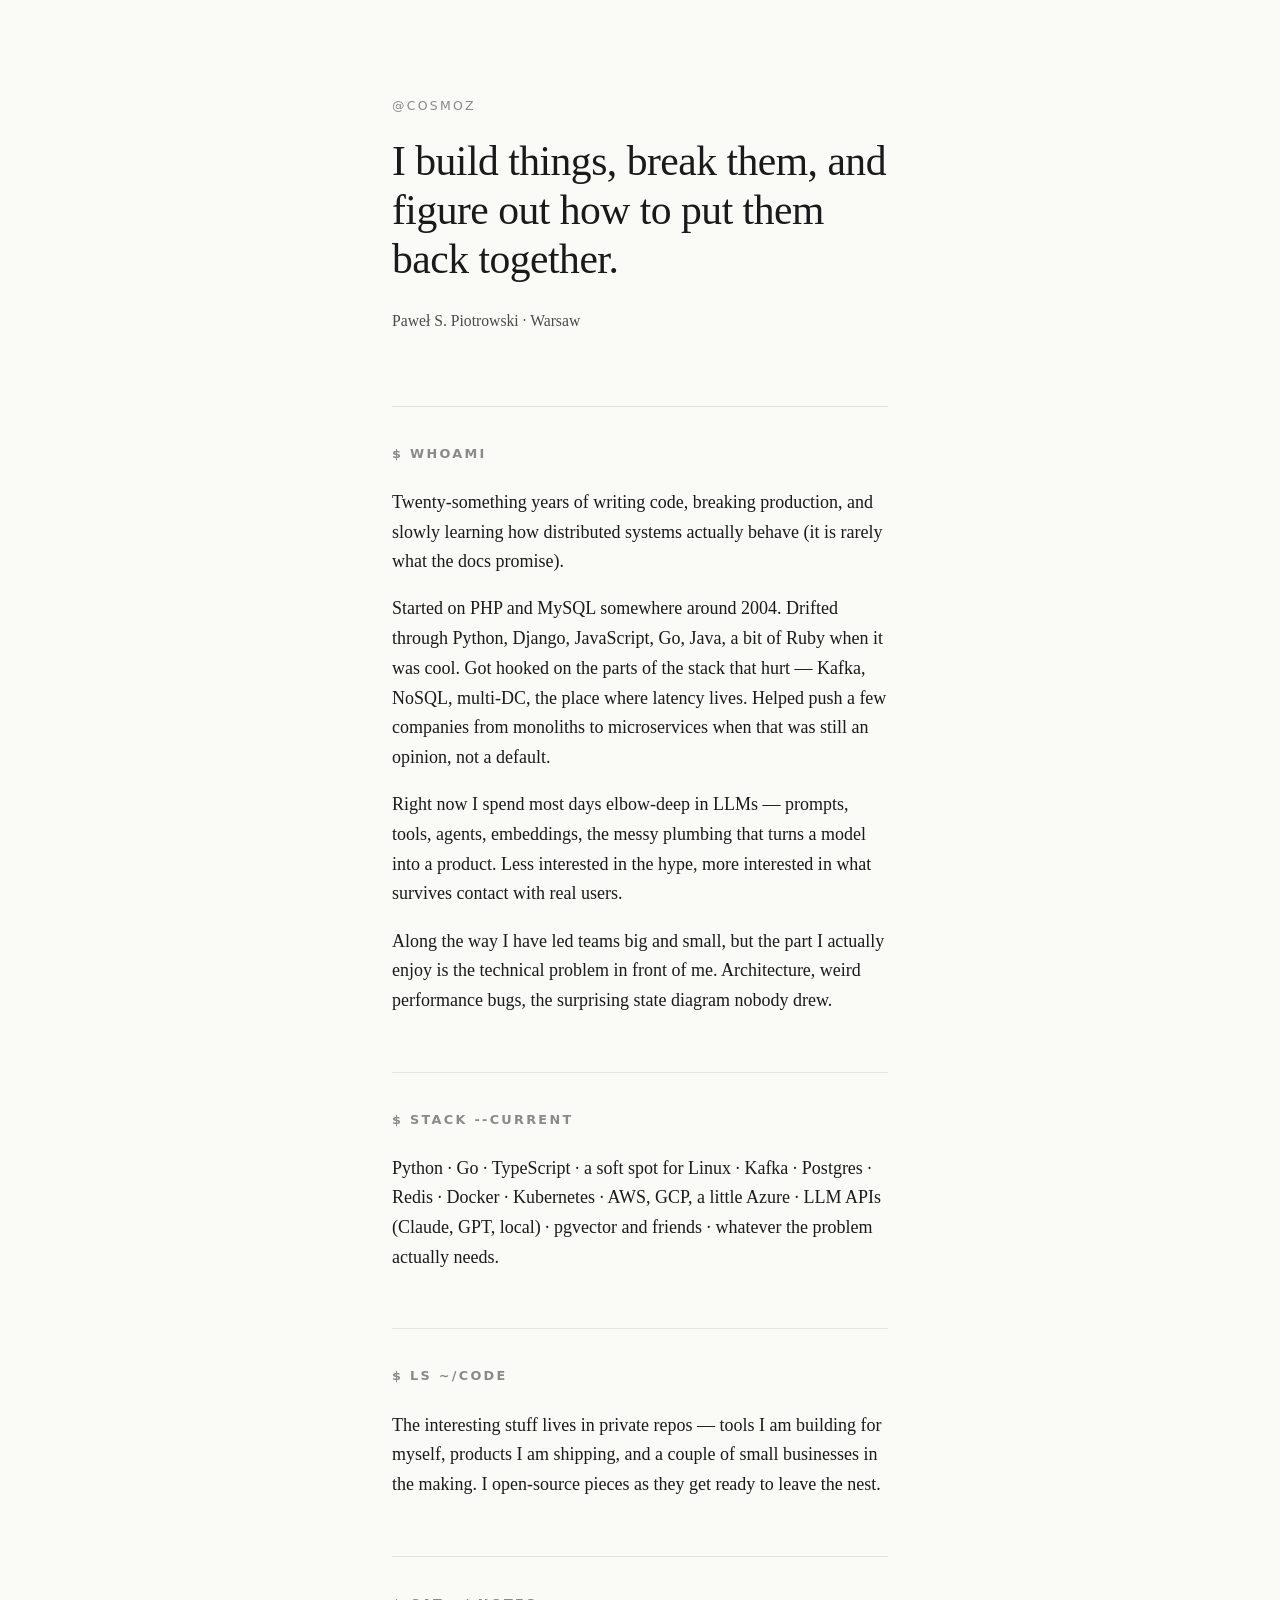
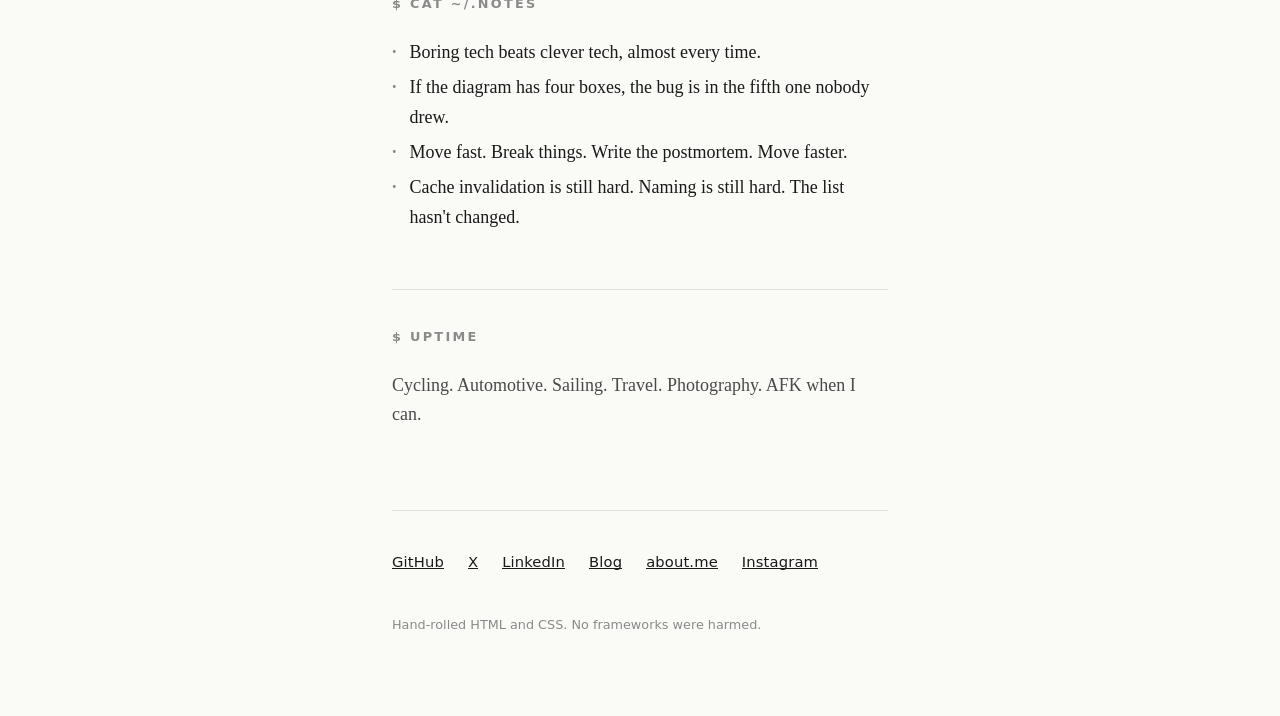
==== index.html @ f81dd3c8 "Initial site: minimalist hacker-vibe personal page Static HTML/CSS, no frameworks. Single-page profi" ====
<!doctype html>
<html lang="en">
<head>
<meta charset="utf-8">
<meta name="viewport" content="width=device-width, initial-scale=1">
<title>cosmoz — Paweł S. Piotrowski</title>
<meta name="description" content="Builder. Architect. Twenty-something years writing code. Currently obsessed with LLMs and the systems we wrap around them.">
<meta property="og:title" content="cosmoz">
<meta property="og:description" content="Builder, architect, perpetual tinkerer. Based in Warsaw.">
<meta property="og:type" content="profile">
<meta property="og:url" content="https://cosmoz.github.io">
<link rel="icon" href="data:image/svg+xml,%3Csvg xmlns='http://www.w3.org/2000/svg' viewBox='0 0 100 100'%3E%3Ctext y='.9em' font-size='90' font-family='Georgia,serif'%3EP%3C/text%3E%3C/svg%3E">
<link rel="stylesheet" href="styles.css">
</head>
<body>

<main>

<header class="intro">
  <p class="eyebrow">@cosmoz</p>
  <h1>I build things, break them, and figure out how to put them back together.</h1>
  <p class="meta">Paweł S. Piotrowski · Warsaw</p>
</header>

<section>
  <h2>$ whoami</h2>
  <p>
    Twenty-something years of writing code, breaking production, and slowly learning
    how distributed systems actually behave (it is rarely what the docs promise).
  </p>
  <p>
    Started on PHP and MySQL somewhere around 2004. Drifted through Python, Django,
    JavaScript, Go, Java, a bit of Ruby when it was cool. Got hooked on the parts
    of the stack that hurt — Kafka, NoSQL, multi-DC, the place where latency lives.
    Helped push a few companies from monoliths to microservices when that was still
    an opinion, not a default.
  </p>
  <p>
    Right now I spend most days elbow-deep in LLMs — prompts, tools, agents,
    embeddings, the messy plumbing that turns a model into a product. Less interested
    in the hype, more interested in what survives contact with real users.
  </p>
  <p>
    Along the way I have led teams big and small, but the part I actually enjoy is
    the technical problem in front of me. Architecture, weird performance bugs,
    the surprising state diagram nobody drew.
  </p>
</section>

<section>
  <h2>$ stack --current</h2>
  <p>
    Python · Go · TypeScript · a soft spot for Linux · Kafka · Postgres ·
    Redis · Docker · Kubernetes · AWS, GCP, a little Azure · LLM APIs (Claude, GPT, local) ·
    pgvector and friends · whatever the problem actually needs.
  </p>
</section>

<section>
  <h2>$ ls ~/code</h2>
  <p>
    The interesting stuff lives in private repos — tools I am building for myself,
    products I am shipping, and a couple of small businesses in the making. I open-source
    pieces as they get ready to leave the nest.
  </p>
</section>

<section>
  <h2>$ cat ~/.notes</h2>
  <ul>
    <li>Boring tech beats clever tech, almost every time.</li>
    <li>If the diagram has four boxes, the bug is in the fifth one nobody drew.</li>
    <li>Move fast. Break things. Write the postmortem. Move faster.</li>
    <li>Cache invalidation is still hard. Naming is still hard. The list hasn't changed.</li>
  </ul>
</section>

<section>
  <h2>$ uptime</h2>
  <p class="muted">Cycling. Automotive. Sailing. Travel. Photography. AFK when I can.</p>
</section>

<footer>
  <h2 class="sr-only">Elsewhere</h2>
  <ul class="links">
    <li><a href="https://github.com/cosmoz">GitHub</a></li>
    <li><a href="https://x.com/cosmoz">X</a></li>
    <li><a href="https://www.linkedin.com/in/pawelspiotrowski">LinkedIn</a></li>
    <li><a href="https://t.perspektiv.it">Blog</a></li>
    <li><a href="https://about.me/pawel.s.piotrowski">about.me</a></li>
    <li><a href="https://www.instagram.com/pawel_s_piotrowski/">Instagram</a></li>
  </ul>
  <p class="colophon">Hand-rolled HTML and CSS. No frameworks were harmed.</p>
</footer>

</main>

</body>
</html>
---- styles.css ----
:root {
  --ink:        #1a1a1a;
  --ink-soft:   #4a4a4a;
  --ink-faint:  #8a8a8a;
  --paper:      #fafaf7;
  --rule:       #e6e3dc;
  --accent:     #7a3b2e;
  --measure:    34rem;
}

@media (prefers-color-scheme: dark) {
  :root {
    --ink:       #ececea;
    --ink-soft:  #bcb9b3;
    --ink-faint: #7e7c77;
    --paper:    #131312;
    --rule:     #2a2a28;
    --accent:   #d99b8a;
  }
}

* { box-sizing: border-box; }

html { -webkit-text-size-adjust: 100%; }

body {
  margin: 0;
  background: var(--paper);
  color: var(--ink);
  font-family: "Iowan Old Style", "Charter", "Cambria", Georgia, "Times New Roman", serif;
  font-size: 18px;
  line-height: 1.65;
  font-feature-settings: "kern", "liga", "onum";
  text-rendering: optimizeLegibility;
  -webkit-font-smoothing: antialiased;
  -moz-osx-font-smoothing: grayscale;
}

main {
  max-width: var(--measure);
  margin: 0 auto;
  padding: 6rem 1.5rem 5rem;
}

a {
  color: var(--ink);
  text-decoration: none;
  background-image: linear-gradient(currentColor, currentColor);
  background-position: 0 92%;
  background-repeat: no-repeat;
  background-size: 100% 1px;
  transition: color .15s ease, background-size .15s ease;
}
a:hover { color: var(--accent); }

p { margin: 0 0 1.1rem; }
strong { font-weight: 600; }

/* ── Intro ─────────────────────────────────────────────── */
.intro {
  margin-bottom: 4.5rem;
}
.eyebrow {
  font-family: -apple-system, BlinkMacSystemFont, "Segoe UI", system-ui, sans-serif;
  font-size: .78rem;
  letter-spacing: .18em;
  text-transform: uppercase;
  color: var(--ink-faint);
  margin: 0 0 1.25rem;
}
.intro h1 {
  font-size: clamp(1.85rem, 1.2rem + 2.4vw, 2.6rem);
  line-height: 1.18;
  font-weight: 500;
  letter-spacing: -.012em;
  margin: 0 0 1.5rem;
  max-width: 28ch;
}
.meta {
  color: var(--ink-soft);
  font-size: .98rem;
  margin: 0;
}

/* ── Section rhythm ────────────────────────────────────── */
section {
  margin: 3.5rem 0;
  padding-top: 2.25rem;
  border-top: 1px solid var(--rule);
}
h2 {
  font-family: -apple-system, BlinkMacSystemFont, "Segoe UI", system-ui, sans-serif;
  font-size: .8rem;
  font-weight: 600;
  letter-spacing: .18em;
  text-transform: uppercase;
  color: var(--ink-faint);
  margin: 0 0 1.5rem;
}

/* ── Lists ─────────────────────────────────────────────── */
ul { margin: 0 0 1.25rem; padding: 0; list-style: none; }
ul li {
  position: relative;
  padding-left: 1.1rem;
  margin-bottom: .35rem;
}
ul li::before {
  content: "·";
  position: absolute;
  left: 0;
  color: var(--ink-faint);
  font-weight: 700;
}

.cols {
  columns: 2;
  column-gap: 2rem;
}
.cols li { break-inside: avoid; }

/* ── Roles ─────────────────────────────────────────────── */
.role {
  margin-bottom: 2.5rem;
}
.role:last-of-type { margin-bottom: 0; }
.role h3 {
  font-size: 1.15rem;
  font-weight: 600;
  margin: 0 0 .25rem;
  letter-spacing: -.005em;
}
.role-meta {
  font-family: -apple-system, BlinkMacSystemFont, "Segoe UI", system-ui, sans-serif;
  font-size: .88rem;
  color: var(--ink-soft);
  margin: 0;
}
.role-context {
  font-size: .92rem;
  color: var(--ink-faint);
  margin: .15rem 0 .9rem;
  font-style: italic;
}
.role ul { margin-top: .6rem; }

/* ── Projects ──────────────────────────────────────────── */
.projects li {
  padding-left: 0;
  margin-bottom: 1.25rem;
}
.projects li::before { content: ""; }
.projects strong { font-size: 1rem; }
.projects .lang {
  font-family: -apple-system, BlinkMacSystemFont, "Segoe UI", system-ui, sans-serif;
  font-size: .75rem;
  letter-spacing: .04em;
  color: var(--ink-faint);
  margin-left: .6rem;
}
.projects p {
  margin: .2rem 0 0;
  color: var(--ink-soft);
  font-size: .96rem;
}

.muted { color: var(--ink-soft); }

/* ── Footer / Elsewhere ────────────────────────────────── */
footer {
  margin-top: 5rem;
  padding-top: 2.25rem;
  border-top: 1px solid var(--rule);
}
.links {
  display: flex;
  flex-wrap: wrap;
  gap: 1.25rem 1.5rem;
  margin: 0 0 2rem;
}
.links li { padding-left: 0; }
.links li::before { content: ""; }
.links a {
  font-family: -apple-system, BlinkMacSystemFont, "Segoe UI", system-ui, sans-serif;
  font-size: .92rem;
  letter-spacing: .01em;
}
.colophon {
  font-family: -apple-system, BlinkMacSystemFont, "Segoe UI", system-ui, sans-serif;
  font-size: .8rem;
  color: var(--ink-faint);
  margin: 0;
}

.sr-only {
  position: absolute;
  width: 1px; height: 1px;
  padding: 0; margin: -1px;
  overflow: hidden;
  clip: rect(0,0,0,0);
  white-space: nowrap;
  border: 0;
}

/* ── Smaller screens ───────────────────────────────────── */
@media (max-width: 640px) {
  main { padding: 3.5rem 1.25rem 3rem; }
  .intro { margin-bottom: 3rem; }
  section { margin: 2.75rem 0; padding-top: 1.75rem; }
  .cols { columns: 1; }
}
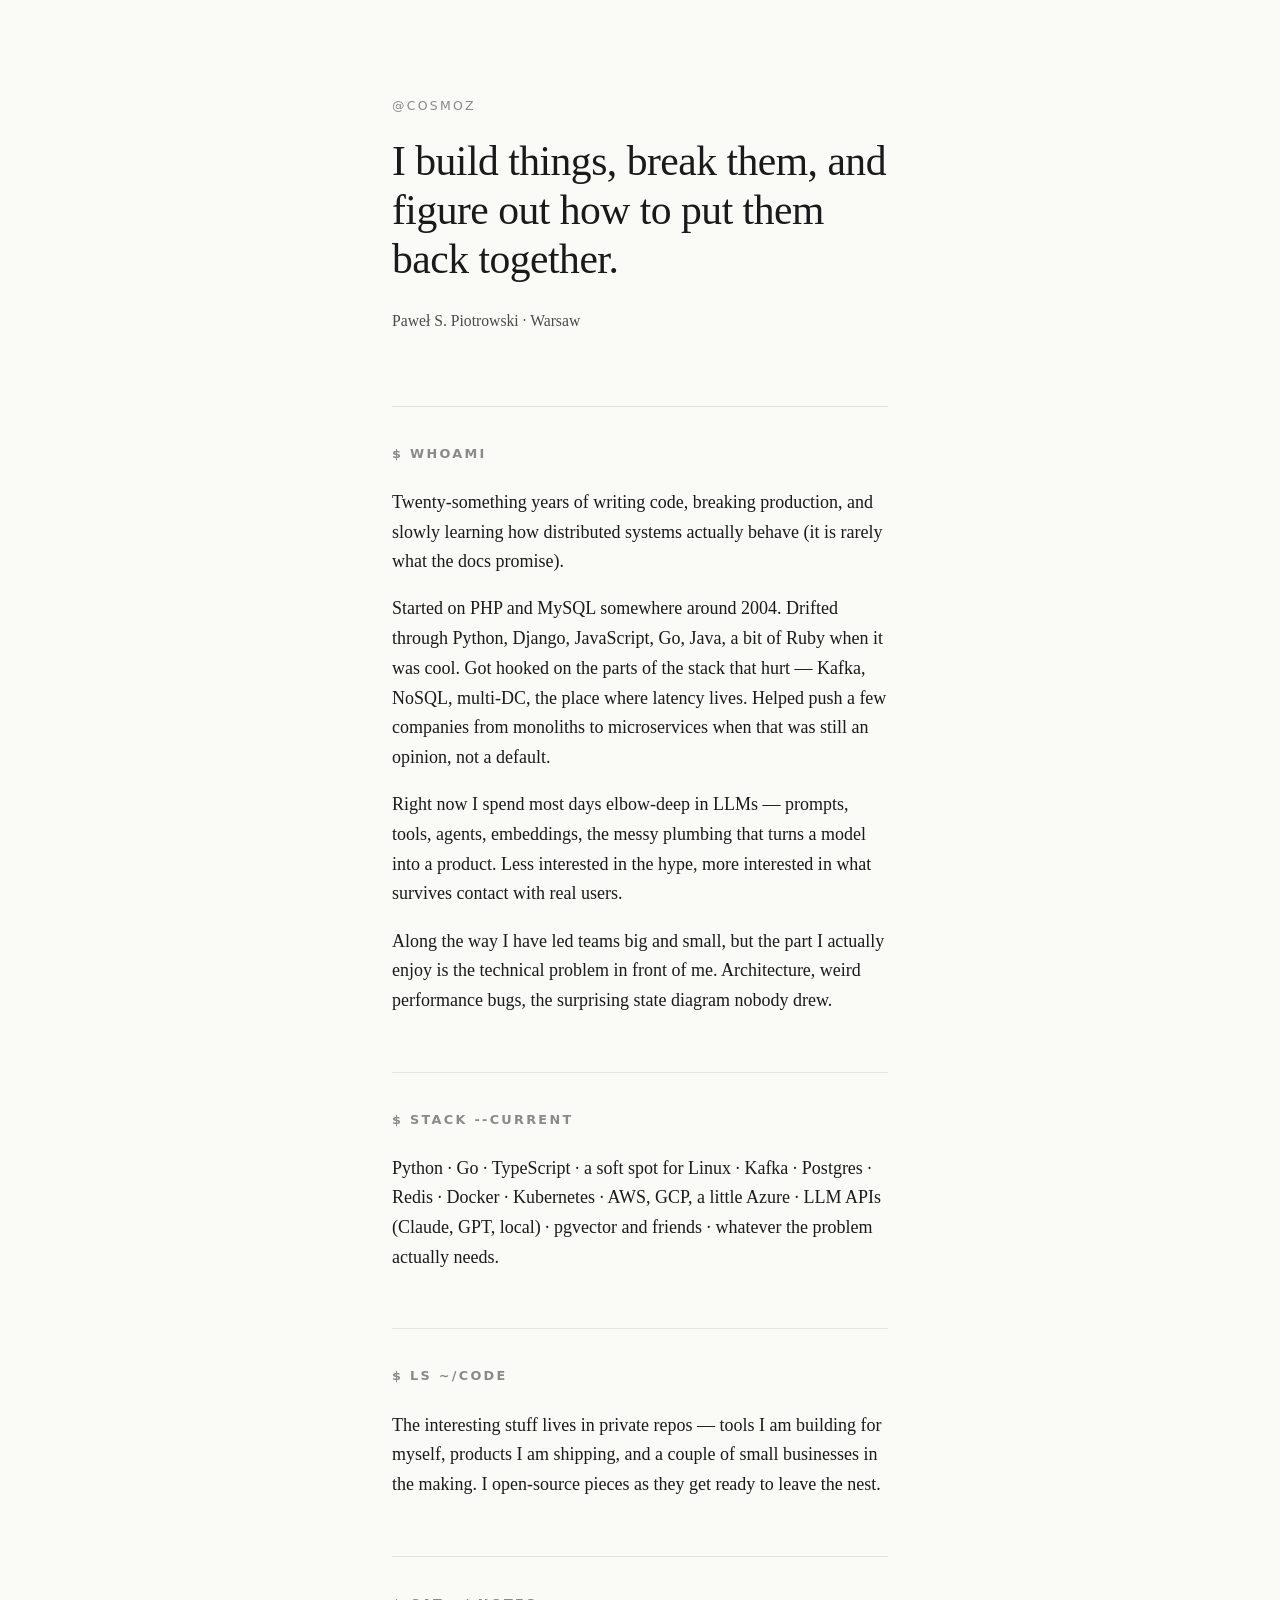
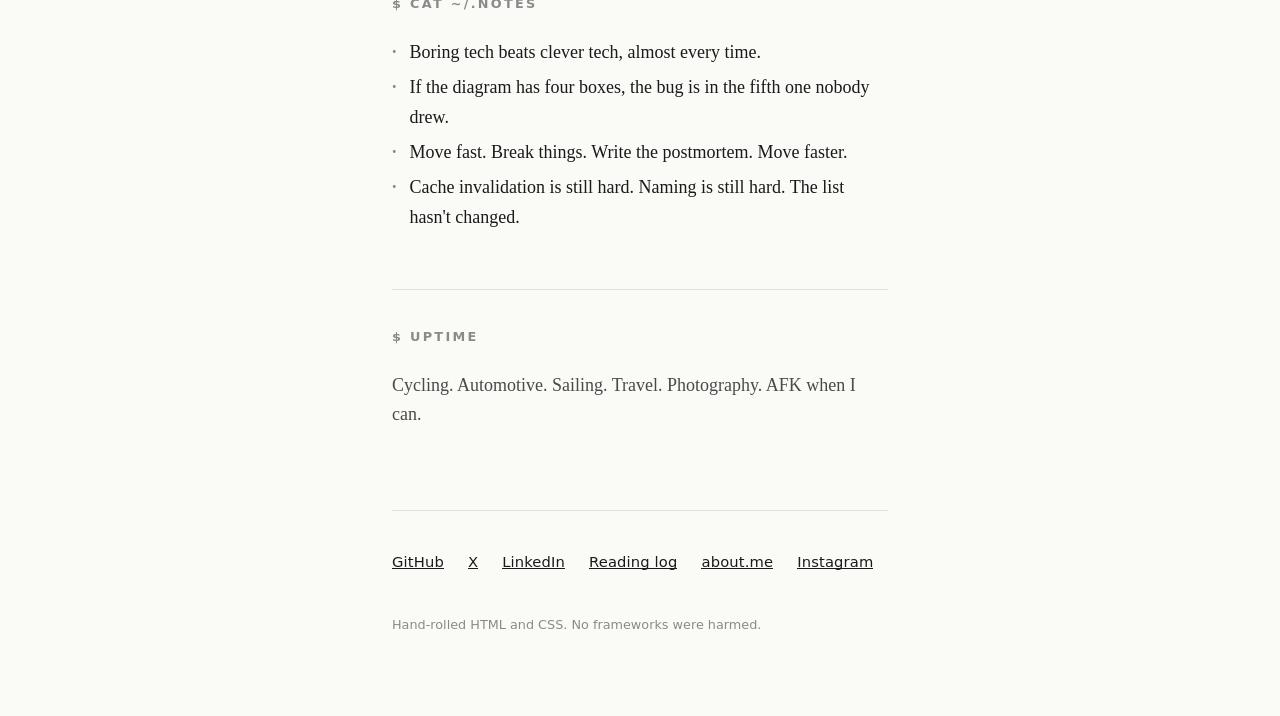
==== commit 59b200a8: "Point reading log link to psp.works/read, og:url to psp.works Co-Authored-By: Claude Opus 5 (1M cont" ====
--- a/index.html
+++ b/index.html
@@ -8,7 +8,7 @@
 <meta property="og:title" content="cosmoz">
 <meta property="og:description" content="Builder, architect, perpetual tinkerer. Based in Warsaw.">
 <meta property="og:type" content="profile">
-<meta property="og:url" content="https://cosmoz.github.io">
+<meta property="og:url" content="https://psp.works/">
 <link rel="icon" href="data:image/svg+xml,%3Csvg xmlns='http://www.w3.org/2000/svg' viewBox='0 0 100 100'%3E%3Ctext y='.9em' font-size='90' font-family='Georgia,serif'%3EP%3C/text%3E%3C/svg%3E">
 <link rel="stylesheet" href="styles.css">
 </head>
@@ -86,7 +86,7 @@
     <li><a href="https://github.com/cosmoz">GitHub</a></li>
     <li><a href="https://x.com/cosmoz">X</a></li>
     <li><a href="https://www.linkedin.com/in/pawelspiotrowski">LinkedIn</a></li>
-    <li><a href="https://t.perspektiv.it">Blog</a></li>
+    <li><a href="/read/">Reading log</a></li>
     <li><a href="https://about.me/pawel.s.piotrowski">about.me</a></li>
     <li><a href="https://www.instagram.com/pawel_s_piotrowski/">Instagram</a></li>
   </ul>
